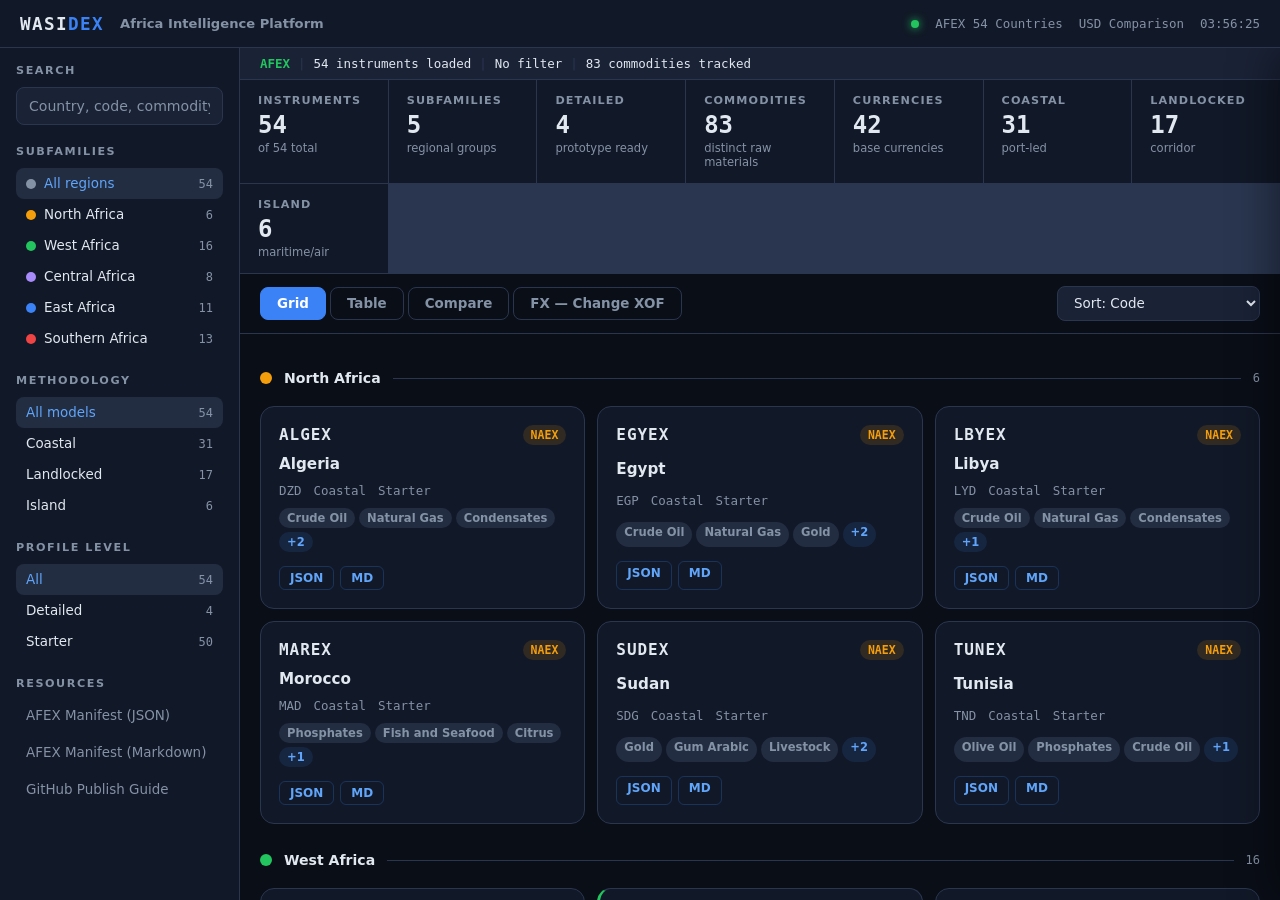
==== index.html @ 7135d339 "Publish WASI DEX GitHub Pages site" ====
<!DOCTYPE html>
<html lang="en">
<head>
  <meta charset="UTF-8">
  <meta name="viewport" content="width=device-width, initial-scale=1.0">
  <title>WASI DEX — Africa Intelligence Platform</title>
  <meta
    name="description"
    content="WASI DEX is a shareable Africa intelligence website covering 54 AFEX sovereign instruments, export models, and XOF reference FX views."
  >
  <meta name="theme-color" content="#07131f">
  <meta property="og:title" content="WASI DEX — Africa Intelligence Platform">
  <meta
    property="og:description"
    content="Explore 54 African export instruments, compare regions, and review XOF reference FX logic in a GitHub-shareable WASI DEX website."
  >
  <meta property="og:type" content="website">
  <meta property="og:image" content="./preview-card.svg">
  <meta name="twitter:card" content="summary_large_image">
  <link rel="stylesheet" href="./styles.css">
</head>
<body>
  <nav class="topbar">
    <div class="topbar-left">
      <div class="logo">WASI<span class="logo-accent">DEX</span></div>
      <span class="topbar-label">Africa Intelligence Platform</span>
    </div>
    <div class="topbar-right">
      <span class="live-dot"></span>
      <span class="topbar-meta">AFEX 54 Countries</span>
      <span class="topbar-meta">USD Comparison</span>
      <span class="topbar-meta" id="clock"></span>
    </div>
  </nav>

  <div class="platform">
    <aside class="sidebar" id="sidebar">
      <div class="sidebar-section">
        <div class="sidebar-heading">Search</div>
        <input class="search-input" id="search-input" type="text" placeholder="Country, code, commodity...">
      </div>
      <div class="sidebar-section">
        <div class="sidebar-heading">Subfamilies</div>
        <div id="subfamily-nav"></div>
      </div>
      <div class="sidebar-section">
        <div class="sidebar-heading">Methodology</div>
        <div id="model-nav"></div>
      </div>
      <div class="sidebar-section">
        <div class="sidebar-heading">Profile Level</div>
        <div id="profile-nav"></div>
      </div>
      <div class="sidebar-section">
        <div class="sidebar-heading">Resources</div>
        <a class="nav-link" href="./exports/afex_all54_manifest.json" target="_blank">AFEX Manifest (JSON)</a>
        <a class="nav-link" href="./exports/afex_all54_manifest.md" target="_blank">AFEX Manifest (Markdown)</a>
        <a class="nav-link" href="./README.md" target="_blank">GitHub Publish Guide</a>
      </div>
    </aside>

    <main class="main-content">
      <section class="terminal-bar">
        <div class="terminal-row">
          <span class="terminal-label">AFEX</span>
          <span class="terminal-separator">|</span>
          <span id="terminal-count">54 instruments loaded</span>
          <span class="terminal-separator">|</span>
          <span id="terminal-filter">No filter</span>
          <span class="terminal-separator">|</span>
          <span id="terminal-commodities">0 commodities tracked</span>
        </div>
      </section>

      <section class="kpi-strip" id="kpi-strip"></section>

      <section class="view-controls">
        <div class="view-tabs">
          <button class="view-tab active" data-view="grid">Grid</button>
          <button class="view-tab" data-view="table">Table</button>
          <button class="view-tab" data-view="compare">Compare</button>
          <button class="view-tab" data-view="fx">FX — Change XOF</button>
        </div>
        <div class="sort-controls">
          <select class="sort-select" id="sort-select">
            <option value="code">Sort: Code</option>
            <option value="country">Sort: Country</option>
            <option value="subfamily">Sort: Region</option>
            <option value="model">Sort: Model</option>
            <option value="commodities">Sort: Commodity count</option>
          </select>
        </div>
      </section>

      <section class="content-area" id="content-area"></section>

      <section class="detail-drawer hidden" id="detail-drawer">
        <div class="drawer-header">
          <h2 id="drawer-title"></h2>
          <button class="drawer-close" id="drawer-close">&times;</button>
        </div>
        <div class="drawer-body" id="drawer-body"></div>
      </section>
    </main>
  </div>

  <script src="./app.js"></script>
</body>
</html>
---- styles.css ----
:root {
  --bg: #0a0e17;
  --surface: #111827;
  --surface2: #1a2236;
  --surface3: #222d42;
  --border: #2a3650;
  --text: #e2e8f0;
  --muted: #8492a6;
  --accent: #3b82f6;
  --accent2: #60a5fa;
  --green: #22c55e;
  --green-dim: rgba(34, 197, 94, 0.15);
  --amber: #f59e0b;
  --amber-dim: rgba(245, 158, 11, 0.15);
  --red: #ef4444;
  --purple: #a78bfa;
  --cyan: #22d3ee;
  --naex: #f59e0b;
  --waex: #22c55e;
  --caex: #a78bfa;
  --eaex: #3b82f6;
  --saex: #ef4444;
  --font: "Segoe UI", system-ui, -apple-system, sans-serif;
  --mono: "Cascadia Code", "Fira Code", "Consolas", monospace;
}

* { box-sizing: border-box; margin: 0; padding: 0; }
body { font-family: var(--font); background: var(--bg); color: var(--text); }
a { color: var(--accent2); text-decoration: none; }
a:hover { text-decoration: underline; }

/* Topbar */
.topbar {
  display: flex;
  justify-content: space-between;
  align-items: center;
  padding: 0 20px;
  height: 48px;
  background: var(--surface);
  border-bottom: 1px solid var(--border);
  position: sticky;
  top: 0;
  z-index: 100;
}
.topbar-left { display: flex; align-items: center; gap: 16px; }
.topbar-right { display: flex; align-items: center; gap: 16px; }
.logo { font-family: var(--mono); font-weight: 800; font-size: 1.1rem; letter-spacing: 0.08em; }
.logo-accent { color: var(--accent); }
.topbar-label { color: var(--muted); font-size: 0.82rem; font-weight: 600; }
.topbar-meta { color: var(--muted); font-size: 0.78rem; font-family: var(--mono); }
.live-dot {
  width: 8px; height: 8px; border-radius: 50%; background: var(--green);
  box-shadow: 0 0 8px var(--green);
  animation: pulse 2s infinite;
}
@keyframes pulse {
  0%, 100% { opacity: 1; }
  50% { opacity: 0.4; }
}

/* Platform layout */
.platform {
  display: grid;
  grid-template-columns: 240px 1fr;
  height: calc(100vh - 48px);
}

/* Sidebar */
.sidebar {
  background: var(--surface);
  border-right: 1px solid var(--border);
  padding: 16px;
  overflow-y: auto;
  display: grid;
  align-content: start;
  gap: 20px;
}
.sidebar-section { display: grid; gap: 6px; }
.sidebar-heading {
  font-size: 0.7rem;
  font-weight: 700;
  text-transform: uppercase;
  letter-spacing: 0.14em;
  color: var(--muted);
  padding-bottom: 4px;
}
.search-input {
  background: var(--surface2);
  border: 1px solid var(--border);
  border-radius: 8px;
  padding: 10px 12px;
  color: var(--text);
  font-size: 0.88rem;
  font-family: var(--font);
  outline: none;
  width: 100%;
}
.search-input:focus { border-color: var(--accent); }
.search-input::placeholder { color: var(--muted); }

.nav-btn {
  display: flex;
  align-items: center;
  gap: 8px;
  padding: 8px 10px;
  border-radius: 8px;
  border: none;
  background: transparent;
  color: var(--text);
  font-size: 0.84rem;
  font-family: var(--font);
  cursor: pointer;
  width: 100%;
  text-align: left;
}
.nav-btn:hover { background: var(--surface2); }
.nav-btn.active { background: var(--surface3); color: var(--accent2); }
.nav-btn .nav-dot {
  width: 10px; height: 10px; border-radius: 50%; flex-shrink: 0;
}
.nav-btn .nav-count {
  margin-left: auto;
  font-family: var(--mono);
  font-size: 0.75rem;
  color: var(--muted);
}
.nav-link {
  display: block;
  padding: 8px 10px;
  border-radius: 8px;
  font-size: 0.84rem;
  color: var(--muted);
}
.nav-link:hover { background: var(--surface2); color: var(--text); text-decoration: none; }

/* Main content */
.main-content {
  overflow-y: auto;
  display: grid;
  align-content: start;
  gap: 0;
}

/* Terminal bar */
.terminal-bar {
  background: var(--surface2);
  border-bottom: 1px solid var(--border);
  padding: 8px 20px;
  font-family: var(--mono);
  font-size: 0.78rem;
}
.terminal-row { display: flex; gap: 8px; align-items: center; }
.terminal-label { color: var(--green); font-weight: 700; }
.terminal-separator { color: var(--border); }

/* KPI strip */
.kpi-strip {
  display: grid;
  grid-template-columns: repeat(auto-fit, minmax(140px, 1fr));
  gap: 1px;
  background: var(--border);
  border-bottom: 1px solid var(--border);
}
.kpi-card {
  background: var(--surface);
  padding: 14px 18px;
}
.kpi-label {
  font-size: 0.7rem;
  font-weight: 600;
  text-transform: uppercase;
  letter-spacing: 0.1em;
  color: var(--muted);
}
.kpi-value {
  font-size: 1.5rem;
  font-weight: 800;
  margin-top: 4px;
  font-family: var(--mono);
}
.kpi-note {
  font-size: 0.72rem;
  color: var(--muted);
  margin-top: 2px;
}

/* View controls */
.view-controls {
  display: flex;
  justify-content: space-between;
  align-items: center;
  padding: 12px 20px;
  border-bottom: 1px solid var(--border);
}
.view-tabs { display: flex; gap: 4px; }
.view-tab {
  padding: 8px 16px;
  border-radius: 8px;
  border: 1px solid var(--border);
  background: transparent;
  color: var(--muted);
  font-size: 0.84rem;
  font-weight: 600;
  font-family: var(--font);
  cursor: pointer;
}
.view-tab:hover { color: var(--text); border-color: var(--muted); }
.view-tab.active { background: var(--accent); color: #fff; border-color: var(--accent); }
.sort-select {
  background: var(--surface2);
  border: 1px solid var(--border);
  border-radius: 8px;
  padding: 8px 12px;
  color: var(--text);
  font-family: var(--font);
  font-size: 0.84rem;
}

/* Content area */
.content-area {
  padding: 20px;
}

/* Grid view */
.instrument-grid {
  display: grid;
  grid-template-columns: repeat(auto-fill, minmax(280px, 1fr));
  gap: 12px;
}
.instrument-card {
  background: var(--surface);
  border: 1px solid var(--border);
  border-radius: 14px;
  padding: 18px;
  cursor: pointer;
  transition: border-color 0.15s, box-shadow 0.15s;
  display: grid;
  gap: 10px;
}
.instrument-card:hover {
  border-color: var(--accent);
  box-shadow: 0 0 20px rgba(59, 130, 246, 0.1);
}
.instrument-card.detailed {
  border-left: 3px solid var(--green);
}
.card-topline {
  display: flex;
  justify-content: space-between;
  align-items: start;
}
.card-code {
  font-family: var(--mono);
  font-weight: 800;
  font-size: 1rem;
  letter-spacing: 0.06em;
}
.card-subfamily {
  font-family: var(--mono);
  font-size: 0.72rem;
  font-weight: 700;
  padding: 3px 8px;
  border-radius: 999px;
}
.card-country {
  font-weight: 600;
  font-size: 0.95rem;
}
.card-meta {
  display: flex;
  gap: 12px;
  font-size: 0.78rem;
  color: var(--muted);
  font-family: var(--mono);
}
.card-commodities {
  display: flex;
  gap: 4px;
  flex-wrap: wrap;
}
.commodity-tag {
  background: var(--surface3);
  color: var(--muted);
  border-radius: 999px;
  padding: 3px 8px;
  font-size: 0.72rem;
  font-weight: 600;
}
.commodity-tag.overflow {
  color: var(--accent2);
  background: rgba(59, 130, 246, 0.12);
}
.card-actions {
  display: flex;
  gap: 6px;
  margin-top: 4px;
}
.card-link {
  font-size: 0.75rem;
  font-weight: 700;
  color: var(--accent2);
  padding: 4px 10px;
  border: 1px solid rgba(59, 130, 246, 0.25);
  border-radius: 6px;
}
.card-link:hover { background: rgba(59, 130, 246, 0.1); text-decoration: none; }

/* Table view */
.instrument-table {
  width: 100%;
  border-collapse: collapse;
  font-size: 0.84rem;
}
.instrument-table th {
  text-align: left;
  padding: 10px 14px;
  font-size: 0.72rem;
  font-weight: 700;
  text-transform: uppercase;
  letter-spacing: 0.1em;
  color: var(--muted);
  border-bottom: 2px solid var(--border);
  position: sticky;
  top: 0;
  background: var(--bg);
  cursor: pointer;
}
.instrument-table th:hover { color: var(--text); }
.instrument-table td {
  padding: 10px 14px;
  border-bottom: 1px solid var(--border);
  vertical-align: middle;
}
.instrument-table tr { cursor: pointer; }
.instrument-table tr:hover td { background: var(--surface2); }
.table-code {
  font-family: var(--mono);
  font-weight: 700;
  color: var(--accent2);
}
.table-badge {
  display: inline-block;
  padding: 2px 8px;
  border-radius: 999px;
  font-size: 0.72rem;
  font-weight: 700;
}
.badge-detailed { background: var(--green-dim); color: var(--green); }
.badge-starter { background: var(--amber-dim); color: var(--amber); }

/* Compare view */
.compare-slots {
  display: grid;
  grid-template-columns: 1fr 1fr;
  gap: 20px;
  margin-bottom: 20px;
}
.compare-slot {
  background: var(--surface);
  border: 2px dashed var(--border);
  border-radius: 14px;
  padding: 20px;
  min-height: 200px;
}
.compare-slot.filled { border-style: solid; border-color: var(--accent); }
.compare-slot-label {
  font-size: 0.72rem;
  font-weight: 700;
  text-transform: uppercase;
  letter-spacing: 0.12em;
  color: var(--muted);
  margin-bottom: 12px;
}
.compare-select {
  background: var(--surface2);
  border: 1px solid var(--border);
  border-radius: 8px;
  padding: 10px 12px;
  color: var(--text);
  font-family: var(--font);
  font-size: 0.88rem;
  width: 100%;
  margin-bottom: 16px;
}
.compare-detail { display: grid; gap: 10px; }
.compare-row {
  display: flex;
  justify-content: space-between;
  padding: 8px 12px;
  background: var(--surface2);
  border-radius: 8px;
  font-size: 0.84rem;
}
.compare-row span { color: var(--muted); }
.compare-row strong { color: var(--text); }
.compare-commodities {
  display: flex;
  gap: 4px;
  flex-wrap: wrap;
  margin-top: 8px;
}

/* Detail drawer */
.detail-drawer {
  position: fixed;
  top: 48px;
  right: 0;
  width: 520px;
  height: calc(100vh - 48px);
  background: var(--surface);
  border-left: 1px solid var(--border);
  z-index: 90;
  overflow-y: auto;
  box-shadow: -8px 0 40px rgba(0, 0, 0, 0.4);
  transition: transform 0.2s ease;
}
.detail-drawer.hidden {
  transform: translateX(100%);
}
.drawer-header {
  display: flex;
  justify-content: space-between;
  align-items: center;
  padding: 20px;
  border-bottom: 1px solid var(--border);
  position: sticky;
  top: 0;
  background: var(--surface);
}
.drawer-header h2 {
  font-family: var(--mono);
  font-size: 1.1rem;
}
.drawer-close {
  background: none;
  border: none;
  color: var(--muted);
  font-size: 1.5rem;
  cursor: pointer;
}
.drawer-close:hover { color: var(--text); }
.drawer-body { padding: 20px; display: grid; gap: 20px; }
.drawer-section {
  display: grid;
  gap: 8px;
}
.drawer-section-title {
  font-size: 0.7rem;
  font-weight: 700;
  text-transform: uppercase;
  letter-spacing: 0.14em;
  color: var(--muted);
}
.drawer-field {
  display: flex;
  justify-content: space-between;
  padding: 8px 12px;
  background: var(--surface2);
  border-radius: 8px;
  font-size: 0.84rem;
}
.drawer-field span { color: var(--muted); }
.drawer-field strong { color: var(--text); text-align: right; max-width: 60%; }
.drawer-commodities {
  display: flex;
  gap: 6px;
  flex-wrap: wrap;
}
.drawer-commodity {
  background: var(--surface3);
  color: var(--text);
  border-radius: 999px;
  padding: 6px 12px;
  font-size: 0.8rem;
  font-weight: 600;
}
.drawer-links {
  display: flex;
  gap: 8px;
  flex-wrap: wrap;
}
.drawer-link {
  padding: 10px 16px;
  border: 1px solid var(--accent);
  border-radius: 8px;
  color: var(--accent2);
  font-weight: 700;
  font-size: 0.84rem;
}
.drawer-link:hover { background: rgba(59, 130, 246, 0.1); text-decoration: none; }

/* Region headers in grid */
.region-divider {
  grid-column: 1 / -1;
  display: flex;
  align-items: center;
  gap: 12px;
  padding: 8px 0;
  margin-top: 8px;
}
.region-divider-dot {
  width: 12px;
  height: 12px;
  border-radius: 50%;
  flex-shrink: 0;
}
.region-divider-label {
  font-weight: 700;
  font-size: 0.88rem;
}
.region-divider-line {
  flex: 1;
  height: 1px;
  background: var(--border);
}
.region-divider-count {
  font-family: var(--mono);
  font-size: 0.75rem;
  color: var(--muted);
}

/* Responsive */
@media (max-width: 900px) {
  .platform { grid-template-columns: 1fr; }
  .sidebar { display: none; }
  .compare-slots { grid-template-columns: 1fr; }
  .detail-drawer { width: 100%; }
}

/* ── FX View ─────────────────────────────────────────────────────────────── */
.fx-wrapper {
  padding: 0 0 32px 0;
}
.fx-header {
  display: flex;
  align-items: flex-start;
  justify-content: space-between;
  gap: 24px;
  margin-bottom: 12px;
  flex-wrap: wrap;
}
.fx-title {
  font-size: 1.2rem;
  font-weight: 700;
  color: var(--text);
  letter-spacing: 0.02em;
}
.fx-subtitle {
  font-size: 0.78rem;
  color: var(--muted);
  margin-top: 4px;
}
.fx-sync-line {
  display: flex;
  align-items: center;
  gap: 10px;
  margin-top: 10px;
  flex-wrap: wrap;
}
.fx-sync-status {
  display: inline-flex;
  align-items: center;
  gap: 8px;
  padding: 6px 10px;
  border-radius: 999px;
  font-size: 0.74rem;
  font-weight: 600;
  border: 1px solid var(--border);
  background: var(--card);
  color: var(--muted);
}
.fx-sync-status.live {
  color: #22c55e;
  border-color: rgba(34, 197, 94, 0.35);
  background: rgba(34, 197, 94, 0.08);
}
.fx-sync-status.cache {
  color: #f59e0b;
  border-color: rgba(245, 158, 11, 0.35);
  background: rgba(245, 158, 11, 0.08);
}
.fx-sync-status.fallback {
  color: #94a3b8;
  border-color: rgba(148, 163, 184, 0.3);
  background: rgba(148, 163, 184, 0.08);
}
.fx-sync-status.sync {
  color: #60a5fa;
  border-color: rgba(96, 165, 250, 0.35);
  background: rgba(96, 165, 250, 0.08);
}
.fx-refresh-btn {
  background: var(--card);
  border: 1px solid var(--border);
  color: var(--text);
  border-radius: 999px;
  padding: 7px 12px;
  font-family: var(--font);
  font-size: 0.76rem;
  font-weight: 700;
}
.fx-refresh-btn:hover:not(:disabled) {
  border-color: var(--accent);
  color: var(--accent2);
}
.fx-refresh-btn:disabled {
  opacity: 0.65;
  cursor: wait;
}
.fx-disclaimer {
  font-size: 0.76rem;
  color: #ef444488;
  background: #ef444411;
  border: 1px solid #ef444430;
  border-radius: 6px;
  padding: 8px 12px;
  margin-bottom: 20px;
}
.fx-converter-block {
  background: var(--card);
  border: 1px solid var(--border);
  border-radius: 10px;
  padding: 14px 18px;
  min-width: 380px;
}
.fx-converter-label {
  font-size: 0.75rem;
  color: var(--muted);
  text-transform: uppercase;
  letter-spacing: 0.07em;
  margin-bottom: 8px;
}
.fx-converter-row {
  display: flex;
  align-items: center;
  gap: 8px;
  flex-wrap: wrap;
}
.fx-input {
  background: var(--bg);
  border: 1px solid var(--border);
  color: var(--text);
  border-radius: 6px;
  padding: 6px 10px;
  font-family: var(--mono);
  font-size: 0.9rem;
  width: 80px;
}
.fx-select {
  background: var(--bg);
  border: 1px solid var(--border);
  color: var(--text);
  border-radius: 6px;
  padding: 6px 8px;
  font-size: 0.82rem;
  flex: 1;
  min-width: 140px;
}
.fx-arrow {
  color: var(--muted);
  font-size: 1rem;
}
.fx-result {
  font-family: var(--mono);
  font-size: 1.05rem;
  font-weight: 700;
  color: #22c55e;
  min-width: 70px;
  text-align: right;
}
.fx-result-label {
  font-size: 0.82rem;
  color: var(--muted);
}
.fx-converter-note {
  font-size: 0.75rem;
  color: var(--muted);
  margin-top: 6px;
  font-family: var(--mono);
}
.fx-region-block {
  margin-bottom: 24px;
}
.fx-region-header {
  display: flex;
  align-items: center;
  justify-content: space-between;
  margin-bottom: 8px;
}
.fx-region-count {
  font-size: 0.75rem;
  color: var(--muted);
  font-family: var(--mono);
}
.fx-table {
  width: 100%;
  border-collapse: collapse;
  font-size: 0.82rem;
}
.fx-table thead th {
  background: var(--card);
  color: var(--muted);
  font-size: 0.72rem;
  text-transform: uppercase;
  letter-spacing: 0.06em;
  padding: 8px 10px;
  text-align: left;
  border-bottom: 1px solid var(--border);
  white-space: nowrap;
}
.fx-table th.fx-num,
.fx-table td.fx-num {
  text-align: right;
}
.fx-table tbody tr {
  border-bottom: 1px solid var(--border);
  transition: background 0.15s;
}
.fx-table tbody tr:hover {
  background: var(--card);
}
.fx-base-row {
  background: #22c55e08;
}
.fx-table td {
  padding: 9px 10px;
  vertical-align: middle;
}
.fx-code {
  font-family: var(--mono);
  font-weight: 700;
  font-size: 0.88rem;
  color: var(--text);
  background: var(--card);
  border: 1px solid var(--border);
  border-radius: 4px;
  padding: 2px 6px;
}
.fx-name {
  color: var(--text);
}
.fx-countries {
  color: var(--muted);
  font-size: 0.78rem;
  max-width: 200px;
}
.fx-rate, .fx-inv {
  font-family: var(--mono);
  font-size: 0.82rem;
}
.fx-rate { color: #22c55e; }
.fx-inv  { color: #94a3b8; }
.fx-badge {
  font-size: 0.7rem;
  font-weight: 600;
  padding: 2px 7px;
  border-radius: 10px;
  white-space: nowrap;
}
.fx-note-cell {
  color: var(--muted);
  font-size: 0.75rem;
  max-width: 240px;
}
@media (max-width: 900px) {
  .fx-header { flex-direction: column; }
  .fx-converter-block { min-width: unset; width: 100%; }
  .fx-note-cell, .fx-countries { display: none; }
}
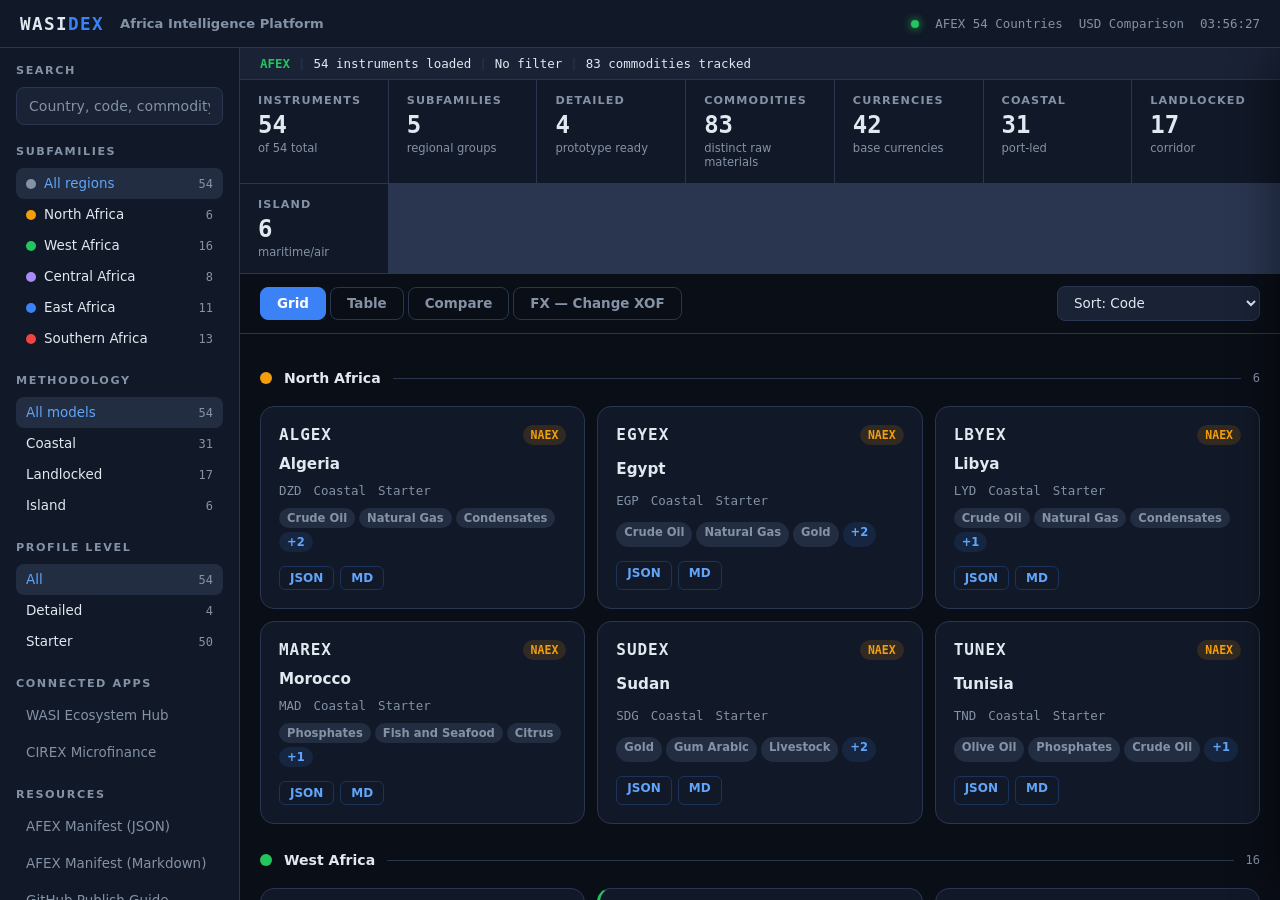
==== commit 3d6dc998: "Add ecosystem hub and CIREX public modules" ====
--- a/index.html
+++ b/index.html
@@ -50,6 +50,11 @@
       <div class="sidebar-section">
         <div class="sidebar-heading">Profile Level</div>
         <div id="profile-nav"></div>
+      </div>
+      <div class="sidebar-section">
+        <div class="sidebar-heading">Connected Apps</div>
+        <a class="nav-link" href="./ecosystem-hub/index.html">WASI Ecosystem Hub</a>
+        <a class="nav-link" href="./microfinance-app/index.html">CIREX Microfinance</a>
       </div>
       <div class="sidebar-section">
         <div class="sidebar-heading">Resources</div>
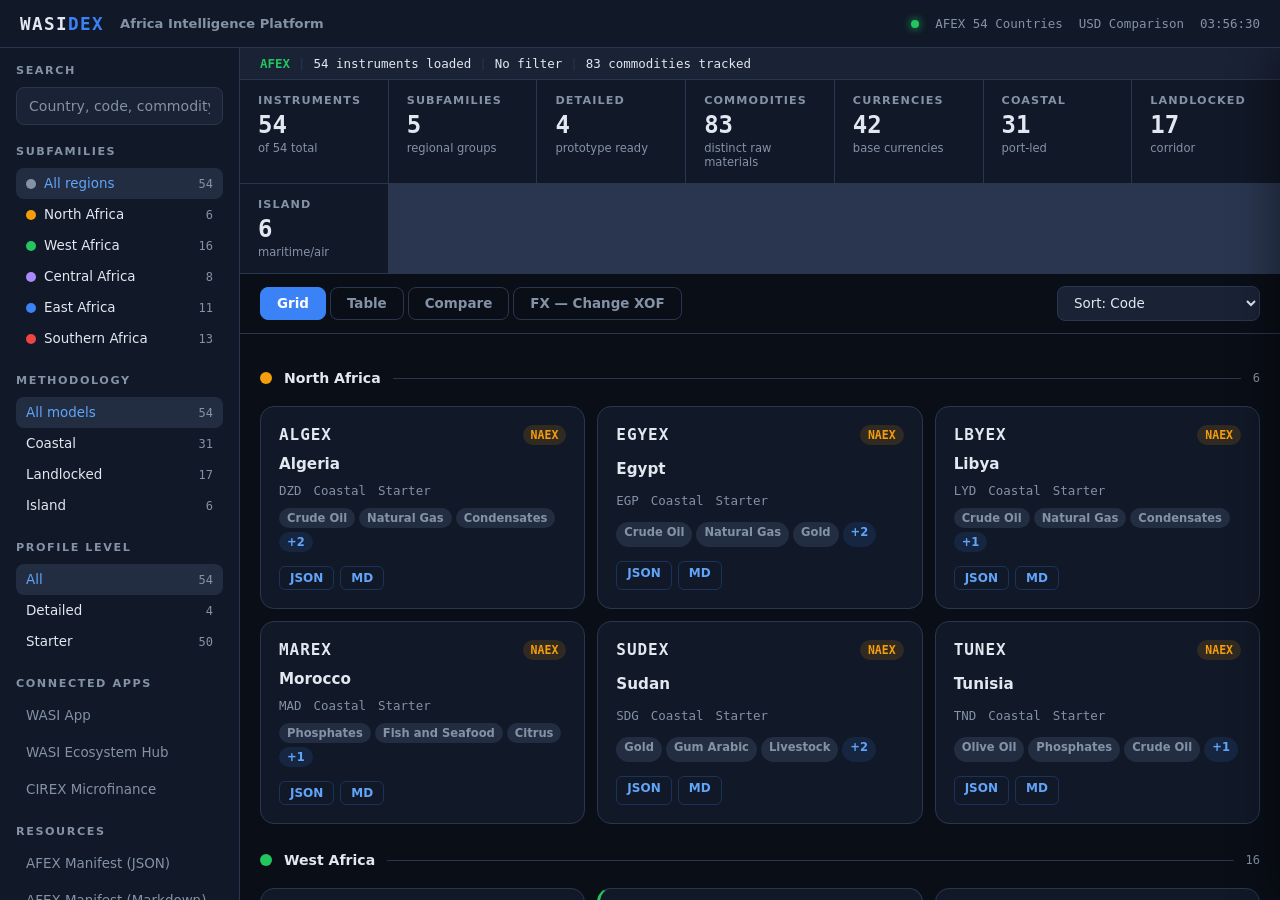
==== commit c24bd019: "Add WASI mobile super app" ====
--- a/index.html
+++ b/index.html
@@ -53,6 +53,7 @@
       </div>
       <div class="sidebar-section">
         <div class="sidebar-heading">Connected Apps</div>
+        <a class="nav-link" href="./wasi-app.html">WASI App</a>
         <a class="nav-link" href="./ecosystem-hub/index.html">WASI Ecosystem Hub</a>
         <a class="nav-link" href="./microfinance-app/index.html">CIREX Microfinance</a>
       </div>
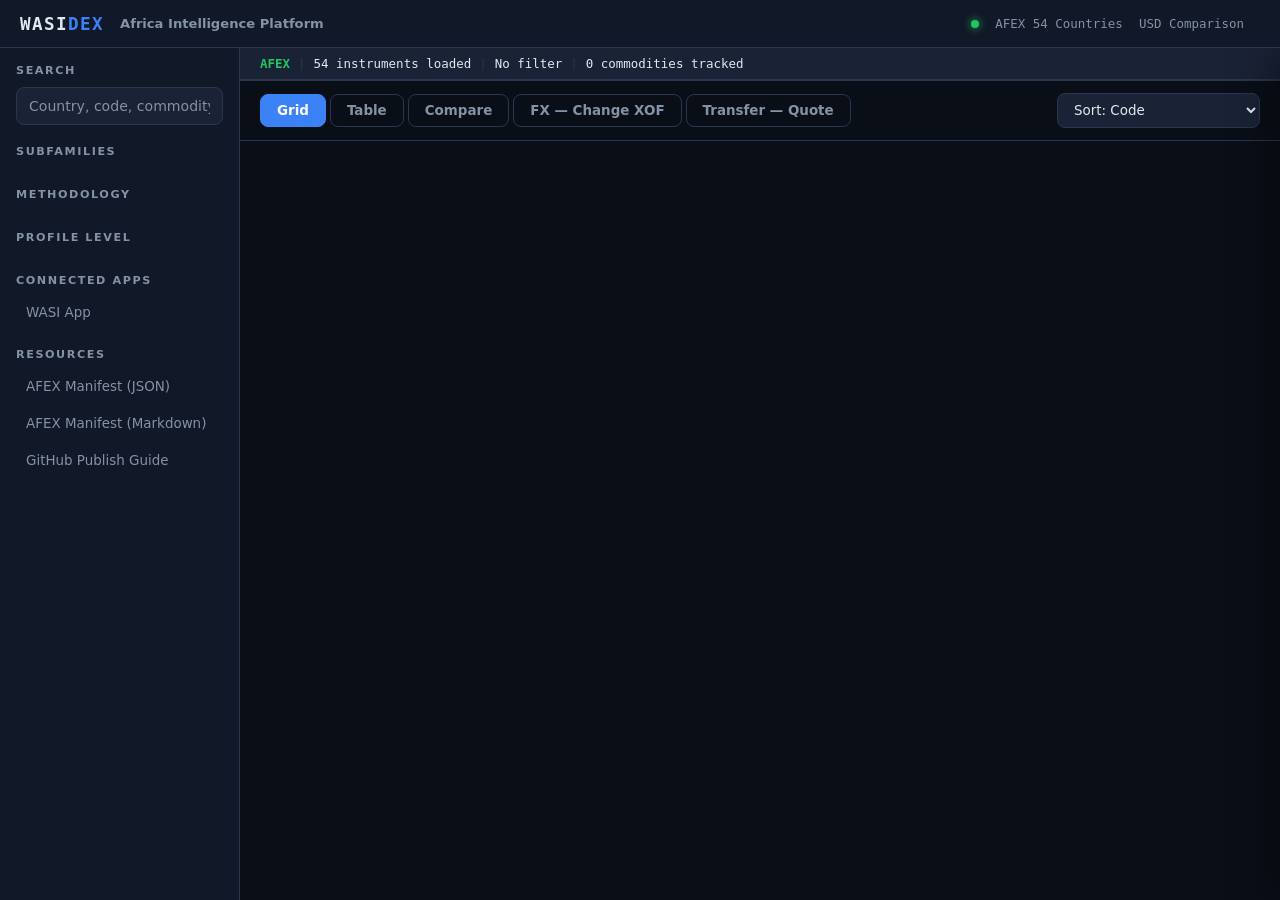
==== commit 230412fe: "feat: add Transfer — Quote simulator tab with AFEX FX rates and competitor comparison" ====
--- a/index.html
+++ b/index.html
@@ -1,24 +1,22 @@
 <!DOCTYPE html>
 <html lang="en">
+
 <head>
   <meta charset="UTF-8">
   <meta name="viewport" content="width=device-width, initial-scale=1.0">
   <title>WASI DEX — Africa Intelligence Platform</title>
-  <meta
-    name="description"
-    content="WASI DEX is a shareable Africa intelligence website covering 54 AFEX sovereign instruments, export models, and XOF reference FX views."
-  >
+  <meta name="description"
+    content="WASI DEX is a shareable Africa intelligence website covering 54 AFEX sovereign instruments, export models, and XOF reference FX views.">
   <meta name="theme-color" content="#07131f">
   <meta property="og:title" content="WASI DEX — Africa Intelligence Platform">
-  <meta
-    property="og:description"
-    content="Explore 54 African export instruments, compare regions, and review XOF reference FX logic in a GitHub-shareable WASI DEX website."
-  >
+  <meta property="og:description"
+    content="Explore 54 African export instruments, compare regions, and review XOF reference FX logic in a GitHub-shareable WASI DEX website.">
   <meta property="og:type" content="website">
   <meta property="og:image" content="./preview-card.svg">
   <meta name="twitter:card" content="summary_large_image">
   <link rel="stylesheet" href="./styles.css">
 </head>
+
 <body>
   <nav class="topbar">
     <div class="topbar-left">
@@ -54,8 +52,6 @@
       <div class="sidebar-section">
         <div class="sidebar-heading">Connected Apps</div>
         <a class="nav-link" href="./wasi-app.html">WASI App</a>
-        <a class="nav-link" href="./ecosystem-hub/index.html">WASI Ecosystem Hub</a>
-        <a class="nav-link" href="./microfinance-app/index.html">CIREX Microfinance</a>
       </div>
       <div class="sidebar-section">
         <div class="sidebar-heading">Resources</div>
@@ -86,6 +82,7 @@
           <button class="view-tab" data-view="table">Table</button>
           <button class="view-tab" data-view="compare">Compare</button>
           <button class="view-tab" data-view="fx">FX — Change XOF</button>
+          <button class="view-tab" data-view="transfer">Transfer — Quote</button>
         </div>
         <div class="sort-controls">
           <select class="sort-select" id="sort-select">
@@ -112,4 +109,5 @@
 
   <script src="./app.js"></script>
 </body>
-</html>
+
+</html>
--- a/styles.css
+++ b/styles.css
@@ -24,10 +24,26 @@
   --mono: "Cascadia Code", "Fira Code", "Consolas", monospace;
 }
 
-* { box-sizing: border-box; margin: 0; padding: 0; }
-body { font-family: var(--font); background: var(--bg); color: var(--text); }
-a { color: var(--accent2); text-decoration: none; }
-a:hover { text-decoration: underline; }
+* {
+  box-sizing: border-box;
+  margin: 0;
+  padding: 0;
+}
+
+body {
+  font-family: var(--font);
+  background: var(--bg);
+  color: var(--text);
+}
+
+a {
+  color: var(--accent2);
+  text-decoration: none;
+}
+
+a:hover {
+  text-decoration: underline;
+}
 
 /* Topbar */
 .topbar {
@@ -42,20 +58,61 @@
   top: 0;
   z-index: 100;
 }
-.topbar-left { display: flex; align-items: center; gap: 16px; }
-.topbar-right { display: flex; align-items: center; gap: 16px; }
-.logo { font-family: var(--mono); font-weight: 800; font-size: 1.1rem; letter-spacing: 0.08em; }
-.logo-accent { color: var(--accent); }
-.topbar-label { color: var(--muted); font-size: 0.82rem; font-weight: 600; }
-.topbar-meta { color: var(--muted); font-size: 0.78rem; font-family: var(--mono); }
+
+.topbar-left {
+  display: flex;
+  align-items: center;
+  gap: 16px;
+}
+
+.topbar-right {
+  display: flex;
+  align-items: center;
+  gap: 16px;
+}
+
+.logo {
+  font-family: var(--mono);
+  font-weight: 800;
+  font-size: 1.1rem;
+  letter-spacing: 0.08em;
+}
+
+.logo-accent {
+  color: var(--accent);
+}
+
+.topbar-label {
+  color: var(--muted);
+  font-size: 0.82rem;
+  font-weight: 600;
+}
+
+.topbar-meta {
+  color: var(--muted);
+  font-size: 0.78rem;
+  font-family: var(--mono);
+}
+
 .live-dot {
-  width: 8px; height: 8px; border-radius: 50%; background: var(--green);
+  width: 8px;
+  height: 8px;
+  border-radius: 50%;
+  background: var(--green);
   box-shadow: 0 0 8px var(--green);
   animation: pulse 2s infinite;
 }
+
 @keyframes pulse {
-  0%, 100% { opacity: 1; }
-  50% { opacity: 0.4; }
+
+  0%,
+  100% {
+    opacity: 1;
+  }
+
+  50% {
+    opacity: 0.4;
+  }
 }
 
 /* Platform layout */
@@ -75,7 +132,12 @@
   align-content: start;
   gap: 20px;
 }
-.sidebar-section { display: grid; gap: 6px; }
+
+.sidebar-section {
+  display: grid;
+  gap: 6px;
+}
+
 .sidebar-heading {
   font-size: 0.7rem;
   font-weight: 700;
@@ -84,6 +146,7 @@
   color: var(--muted);
   padding-bottom: 4px;
 }
+
 .search-input {
   background: var(--surface2);
   border: 1px solid var(--border);
@@ -95,8 +158,14 @@
   outline: none;
   width: 100%;
 }
-.search-input:focus { border-color: var(--accent); }
-.search-input::placeholder { color: var(--muted); }
+
+.search-input:focus {
+  border-color: var(--accent);
+}
+
+.search-input::placeholder {
+  color: var(--muted);
+}
 
 .nav-btn {
   display: flex;
@@ -113,17 +182,30 @@
   width: 100%;
   text-align: left;
 }
-.nav-btn:hover { background: var(--surface2); }
-.nav-btn.active { background: var(--surface3); color: var(--accent2); }
+
+.nav-btn:hover {
+  background: var(--surface2);
+}
+
+.nav-btn.active {
+  background: var(--surface3);
+  color: var(--accent2);
+}
+
 .nav-btn .nav-dot {
-  width: 10px; height: 10px; border-radius: 50%; flex-shrink: 0;
-}
+  width: 10px;
+  height: 10px;
+  border-radius: 50%;
+  flex-shrink: 0;
+}
+
 .nav-btn .nav-count {
   margin-left: auto;
   font-family: var(--mono);
   font-size: 0.75rem;
   color: var(--muted);
 }
+
 .nav-link {
   display: block;
   padding: 8px 10px;
@@ -131,7 +213,12 @@
   font-size: 0.84rem;
   color: var(--muted);
 }
-.nav-link:hover { background: var(--surface2); color: var(--text); text-decoration: none; }
+
+.nav-link:hover {
+  background: var(--surface2);
+  color: var(--text);
+  text-decoration: none;
+}
 
 /* Main content */
 .main-content {
@@ -149,9 +236,21 @@
   font-family: var(--mono);
   font-size: 0.78rem;
 }
-.terminal-row { display: flex; gap: 8px; align-items: center; }
-.terminal-label { color: var(--green); font-weight: 700; }
-.terminal-separator { color: var(--border); }
+
+.terminal-row {
+  display: flex;
+  gap: 8px;
+  align-items: center;
+}
+
+.terminal-label {
+  color: var(--green);
+  font-weight: 700;
+}
+
+.terminal-separator {
+  color: var(--border);
+}
 
 /* KPI strip */
 .kpi-strip {
@@ -161,10 +260,12 @@
   background: var(--border);
   border-bottom: 1px solid var(--border);
 }
+
 .kpi-card {
   background: var(--surface);
   padding: 14px 18px;
 }
+
 .kpi-label {
   font-size: 0.7rem;
   font-weight: 600;
@@ -172,12 +273,14 @@
   letter-spacing: 0.1em;
   color: var(--muted);
 }
+
 .kpi-value {
   font-size: 1.5rem;
   font-weight: 800;
   margin-top: 4px;
   font-family: var(--mono);
 }
+
 .kpi-note {
   font-size: 0.72rem;
   color: var(--muted);
@@ -192,7 +295,12 @@
   padding: 12px 20px;
   border-bottom: 1px solid var(--border);
 }
-.view-tabs { display: flex; gap: 4px; }
+
+.view-tabs {
+  display: flex;
+  gap: 4px;
+}
+
 .view-tab {
   padding: 8px 16px;
   border-radius: 8px;
@@ -204,8 +312,18 @@
   font-family: var(--font);
   cursor: pointer;
 }
-.view-tab:hover { color: var(--text); border-color: var(--muted); }
-.view-tab.active { background: var(--accent); color: #fff; border-color: var(--accent); }
+
+.view-tab:hover {
+  color: var(--text);
+  border-color: var(--muted);
+}
+
+.view-tab.active {
+  background: var(--accent);
+  color: #fff;
+  border-color: var(--accent);
+}
+
 .sort-select {
   background: var(--surface2);
   border: 1px solid var(--border);
@@ -227,6 +345,7 @@
   grid-template-columns: repeat(auto-fill, minmax(280px, 1fr));
   gap: 12px;
 }
+
 .instrument-card {
   background: var(--surface);
   border: 1px solid var(--border);
@@ -237,24 +356,29 @@
   display: grid;
   gap: 10px;
 }
+
 .instrument-card:hover {
   border-color: var(--accent);
   box-shadow: 0 0 20px rgba(59, 130, 246, 0.1);
 }
+
 .instrument-card.detailed {
   border-left: 3px solid var(--green);
 }
+
 .card-topline {
   display: flex;
   justify-content: space-between;
   align-items: start;
 }
+
 .card-code {
   font-family: var(--mono);
   font-weight: 800;
   font-size: 1rem;
   letter-spacing: 0.06em;
 }
+
 .card-subfamily {
   font-family: var(--mono);
   font-size: 0.72rem;
@@ -262,10 +386,12 @@
   padding: 3px 8px;
   border-radius: 999px;
 }
+
 .card-country {
   font-weight: 600;
   font-size: 0.95rem;
 }
+
 .card-meta {
   display: flex;
   gap: 12px;
@@ -273,11 +399,13 @@
   color: var(--muted);
   font-family: var(--mono);
 }
+
 .card-commodities {
   display: flex;
   gap: 4px;
   flex-wrap: wrap;
 }
+
 .commodity-tag {
   background: var(--surface3);
   color: var(--muted);
@@ -286,15 +414,18 @@
   font-size: 0.72rem;
   font-weight: 600;
 }
+
 .commodity-tag.overflow {
   color: var(--accent2);
   background: rgba(59, 130, 246, 0.12);
 }
+
 .card-actions {
   display: flex;
   gap: 6px;
   margin-top: 4px;
 }
+
 .card-link {
   font-size: 0.75rem;
   font-weight: 700;
@@ -303,7 +434,11 @@
   border: 1px solid rgba(59, 130, 246, 0.25);
   border-radius: 6px;
 }
-.card-link:hover { background: rgba(59, 130, 246, 0.1); text-decoration: none; }
+
+.card-link:hover {
+  background: rgba(59, 130, 246, 0.1);
+  text-decoration: none;
+}
 
 /* Table view */
 .instrument-table {
@@ -311,6 +446,7 @@
   border-collapse: collapse;
   font-size: 0.84rem;
 }
+
 .instrument-table th {
   text-align: left;
   padding: 10px 14px;
@@ -325,19 +461,31 @@
   background: var(--bg);
   cursor: pointer;
 }
-.instrument-table th:hover { color: var(--text); }
+
+.instrument-table th:hover {
+  color: var(--text);
+}
+
 .instrument-table td {
   padding: 10px 14px;
   border-bottom: 1px solid var(--border);
   vertical-align: middle;
 }
-.instrument-table tr { cursor: pointer; }
-.instrument-table tr:hover td { background: var(--surface2); }
+
+.instrument-table tr {
+  cursor: pointer;
+}
+
+.instrument-table tr:hover td {
+  background: var(--surface2);
+}
+
 .table-code {
   font-family: var(--mono);
   font-weight: 700;
   color: var(--accent2);
 }
+
 .table-badge {
   display: inline-block;
   padding: 2px 8px;
@@ -345,8 +493,16 @@
   font-size: 0.72rem;
   font-weight: 700;
 }
-.badge-detailed { background: var(--green-dim); color: var(--green); }
-.badge-starter { background: var(--amber-dim); color: var(--amber); }
+
+.badge-detailed {
+  background: var(--green-dim);
+  color: var(--green);
+}
+
+.badge-starter {
+  background: var(--amber-dim);
+  color: var(--amber);
+}
 
 /* Compare view */
 .compare-slots {
@@ -355,6 +511,7 @@
   gap: 20px;
   margin-bottom: 20px;
 }
+
 .compare-slot {
   background: var(--surface);
   border: 2px dashed var(--border);
@@ -362,7 +519,12 @@
   padding: 20px;
   min-height: 200px;
 }
-.compare-slot.filled { border-style: solid; border-color: var(--accent); }
+
+.compare-slot.filled {
+  border-style: solid;
+  border-color: var(--accent);
+}
+
 .compare-slot-label {
   font-size: 0.72rem;
   font-weight: 700;
@@ -371,6 +533,7 @@
   color: var(--muted);
   margin-bottom: 12px;
 }
+
 .compare-select {
   background: var(--surface2);
   border: 1px solid var(--border);
@@ -382,7 +545,12 @@
   width: 100%;
   margin-bottom: 16px;
 }
-.compare-detail { display: grid; gap: 10px; }
+
+.compare-detail {
+  display: grid;
+  gap: 10px;
+}
+
 .compare-row {
   display: flex;
   justify-content: space-between;
@@ -391,8 +559,15 @@
   border-radius: 8px;
   font-size: 0.84rem;
 }
-.compare-row span { color: var(--muted); }
-.compare-row strong { color: var(--text); }
+
+.compare-row span {
+  color: var(--muted);
+}
+
+.compare-row strong {
+  color: var(--text);
+}
+
 .compare-commodities {
   display: flex;
   gap: 4px;
@@ -414,9 +589,11 @@
   box-shadow: -8px 0 40px rgba(0, 0, 0, 0.4);
   transition: transform 0.2s ease;
 }
+
 .detail-drawer.hidden {
   transform: translateX(100%);
 }
+
 .drawer-header {
   display: flex;
   justify-content: space-between;
@@ -427,10 +604,12 @@
   top: 0;
   background: var(--surface);
 }
+
 .drawer-header h2 {
   font-family: var(--mono);
   font-size: 1.1rem;
 }
+
 .drawer-close {
   background: none;
   border: none;
@@ -438,12 +617,22 @@
   font-size: 1.5rem;
   cursor: pointer;
 }
-.drawer-close:hover { color: var(--text); }
-.drawer-body { padding: 20px; display: grid; gap: 20px; }
+
+.drawer-close:hover {
+  color: var(--text);
+}
+
+.drawer-body {
+  padding: 20px;
+  display: grid;
+  gap: 20px;
+}
+
 .drawer-section {
   display: grid;
   gap: 8px;
 }
+
 .drawer-section-title {
   font-size: 0.7rem;
   font-weight: 700;
@@ -451,6 +640,7 @@
   letter-spacing: 0.14em;
   color: var(--muted);
 }
+
 .drawer-field {
   display: flex;
   justify-content: space-between;
@@ -459,13 +649,23 @@
   border-radius: 8px;
   font-size: 0.84rem;
 }
-.drawer-field span { color: var(--muted); }
-.drawer-field strong { color: var(--text); text-align: right; max-width: 60%; }
+
+.drawer-field span {
+  color: var(--muted);
+}
+
+.drawer-field strong {
+  color: var(--text);
+  text-align: right;
+  max-width: 60%;
+}
+
 .drawer-commodities {
   display: flex;
   gap: 6px;
   flex-wrap: wrap;
 }
+
 .drawer-commodity {
   background: var(--surface3);
   color: var(--text);
@@ -474,11 +674,13 @@
   font-size: 0.8rem;
   font-weight: 600;
 }
+
 .drawer-links {
   display: flex;
   gap: 8px;
   flex-wrap: wrap;
 }
+
 .drawer-link {
   padding: 10px 16px;
   border: 1px solid var(--accent);
@@ -487,7 +689,11 @@
   font-weight: 700;
   font-size: 0.84rem;
 }
-.drawer-link:hover { background: rgba(59, 130, 246, 0.1); text-decoration: none; }
+
+.drawer-link:hover {
+  background: rgba(59, 130, 246, 0.1);
+  text-decoration: none;
+}
 
 /* Region headers in grid */
 .region-divider {
@@ -498,21 +704,25 @@
   padding: 8px 0;
   margin-top: 8px;
 }
+
 .region-divider-dot {
   width: 12px;
   height: 12px;
   border-radius: 50%;
   flex-shrink: 0;
 }
+
 .region-divider-label {
   font-weight: 700;
   font-size: 0.88rem;
 }
+
 .region-divider-line {
   flex: 1;
   height: 1px;
   background: var(--border);
 }
+
 .region-divider-count {
   font-family: var(--mono);
   font-size: 0.75rem;
@@ -521,16 +731,28 @@
 
 /* Responsive */
 @media (max-width: 900px) {
-  .platform { grid-template-columns: 1fr; }
-  .sidebar { display: none; }
-  .compare-slots { grid-template-columns: 1fr; }
-  .detail-drawer { width: 100%; }
+  .platform {
+    grid-template-columns: 1fr;
+  }
+
+  .sidebar {
+    display: none;
+  }
+
+  .compare-slots {
+    grid-template-columns: 1fr;
+  }
+
+  .detail-drawer {
+    width: 100%;
+  }
 }
 
 /* ── FX View ─────────────────────────────────────────────────────────────── */
 .fx-wrapper {
   padding: 0 0 32px 0;
 }
+
 .fx-header {
   display: flex;
   align-items: flex-start;
@@ -539,17 +761,20 @@
   margin-bottom: 12px;
   flex-wrap: wrap;
 }
+
 .fx-title {
   font-size: 1.2rem;
   font-weight: 700;
   color: var(--text);
   letter-spacing: 0.02em;
 }
+
 .fx-subtitle {
   font-size: 0.78rem;
   color: var(--muted);
   margin-top: 4px;
 }
+
 .fx-sync-line {
   display: flex;
   align-items: center;
@@ -557,6 +782,7 @@
   margin-top: 10px;
   flex-wrap: wrap;
 }
+
 .fx-sync-status {
   display: inline-flex;
   align-items: center;
@@ -569,26 +795,31 @@
   background: var(--card);
   color: var(--muted);
 }
+
 .fx-sync-status.live {
   color: #22c55e;
   border-color: rgba(34, 197, 94, 0.35);
   background: rgba(34, 197, 94, 0.08);
 }
+
 .fx-sync-status.cache {
   color: #f59e0b;
   border-color: rgba(245, 158, 11, 0.35);
   background: rgba(245, 158, 11, 0.08);
 }
+
 .fx-sync-status.fallback {
   color: #94a3b8;
   border-color: rgba(148, 163, 184, 0.3);
   background: rgba(148, 163, 184, 0.08);
 }
+
 .fx-sync-status.sync {
   color: #60a5fa;
   border-color: rgba(96, 165, 250, 0.35);
   background: rgba(96, 165, 250, 0.08);
 }
+
 .fx-refresh-btn {
   background: var(--card);
   border: 1px solid var(--border);
@@ -599,14 +830,17 @@
   font-size: 0.76rem;
   font-weight: 700;
 }
+
 .fx-refresh-btn:hover:not(:disabled) {
   border-color: var(--accent);
   color: var(--accent2);
 }
+
 .fx-refresh-btn:disabled {
   opacity: 0.65;
   cursor: wait;
 }
+
 .fx-disclaimer {
   font-size: 0.76rem;
   color: #ef444488;
@@ -616,6 +850,7 @@
   padding: 8px 12px;
   margin-bottom: 20px;
 }
+
 .fx-converter-block {
   background: var(--card);
   border: 1px solid var(--border);
@@ -623,6 +858,7 @@
   padding: 14px 18px;
   min-width: 380px;
 }
+
 .fx-converter-label {
   font-size: 0.75rem;
   color: var(--muted);
@@ -630,12 +866,14 @@
   letter-spacing: 0.07em;
   margin-bottom: 8px;
 }
+
 .fx-converter-row {
   display: flex;
   align-items: center;
   gap: 8px;
   flex-wrap: wrap;
 }
+
 .fx-input {
   background: var(--bg);
   border: 1px solid var(--border);
@@ -646,6 +884,7 @@
   font-size: 0.9rem;
   width: 80px;
 }
+
 .fx-select {
   background: var(--bg);
   border: 1px solid var(--border);
@@ -656,10 +895,12 @@
   flex: 1;
   min-width: 140px;
 }
+
 .fx-arrow {
   color: var(--muted);
   font-size: 1rem;
 }
+
 .fx-result {
   font-family: var(--mono);
   font-size: 1.05rem;
@@ -668,35 +909,42 @@
   min-width: 70px;
   text-align: right;
 }
+
 .fx-result-label {
   font-size: 0.82rem;
   color: var(--muted);
 }
+
 .fx-converter-note {
   font-size: 0.75rem;
   color: var(--muted);
   margin-top: 6px;
   font-family: var(--mono);
 }
+
 .fx-region-block {
   margin-bottom: 24px;
 }
+
 .fx-region-header {
   display: flex;
   align-items: center;
   justify-content: space-between;
   margin-bottom: 8px;
 }
+
 .fx-region-count {
   font-size: 0.75rem;
   color: var(--muted);
   font-family: var(--mono);
 }
+
 .fx-table {
   width: 100%;
   border-collapse: collapse;
   font-size: 0.82rem;
 }
+
 .fx-table thead th {
   background: var(--card);
   color: var(--muted);
@@ -708,24 +956,30 @@
   border-bottom: 1px solid var(--border);
   white-space: nowrap;
 }
+
 .fx-table th.fx-num,
 .fx-table td.fx-num {
   text-align: right;
 }
+
 .fx-table tbody tr {
   border-bottom: 1px solid var(--border);
   transition: background 0.15s;
 }
+
 .fx-table tbody tr:hover {
   background: var(--card);
 }
+
 .fx-base-row {
   background: #22c55e08;
 }
+
 .fx-table td {
   padding: 9px 10px;
   vertical-align: middle;
 }
+
 .fx-code {
   font-family: var(--mono);
   font-weight: 700;
@@ -736,20 +990,415 @@
   border-radius: 4px;
   padding: 2px 6px;
 }
+
 .fx-name {
   color: var(--text);
 }
+
 .fx-countries {
   color: var(--muted);
   font-size: 0.78rem;
   max-width: 200px;
 }
-.fx-rate, .fx-inv {
+
+.fx-rate,
+.fx-inv {
   font-family: var(--mono);
   font-size: 0.82rem;
 }
-.fx-rate { color: #22c55e; }
-.fx-inv  { color: #94a3b8; }
+
+.fx-rate {
+  color: #22c55e;
+}
+
+.fx-inv {
+  color: #94a3b8;
+}
+
+/* ── Transfer widget ─────────────────────────────────────────────────────── */
+.tr-wrapper {
+  padding: 24px 20px;
+  display: grid;
+  gap: 24px;
+  max-width: 960px;
+}
+
+.tr-header {
+  display: grid;
+  gap: 4px;
+}
+
+.tr-title {
+  font-size: 1.2rem;
+  font-weight: 800;
+  font-family: var(--mono);
+  display: flex;
+  align-items: center;
+  gap: 10px;
+}
+
+.tr-beta {
+  font-size: 0.65rem;
+  font-weight: 700;
+  text-transform: uppercase;
+  letter-spacing: 0.1em;
+  background: var(--amber-dim);
+  color: var(--amber);
+  border: 1px solid var(--amber);
+  border-radius: 4px;
+  padding: 2px 6px;
+}
+
+.tr-subtitle {
+  font-size: 0.84rem;
+  color: var(--muted);
+}
+
+.tr-layout {
+  display: grid;
+  grid-template-columns: 320px 1fr;
+  gap: 16px;
+  align-items: start;
+}
+
+@media (max-width: 700px) {
+  .tr-layout {
+    grid-template-columns: 1fr;
+  }
+}
+
+/* Form panel */
+.tr-form-panel {
+  background: var(--surface);
+  border: 1px solid var(--border);
+  border-radius: 12px;
+  padding: 20px;
+  display: grid;
+  gap: 14px;
+}
+
+.tr-field {
+  display: grid;
+  gap: 6px;
+}
+
+.tr-label {
+  font-size: 0.72rem;
+  font-weight: 700;
+  text-transform: uppercase;
+  letter-spacing: 0.12em;
+  color: var(--muted);
+}
+
+.tr-input-row {
+  display: flex;
+  gap: 8px;
+}
+
+.tr-input {
+  flex: 1;
+  min-width: 0;
+  background: var(--surface2);
+  border: 1px solid var(--border);
+  border-radius: 8px;
+  padding: 10px 12px;
+  color: var(--text);
+  font-size: 1rem;
+  font-family: var(--mono);
+  outline: none;
+}
+
+.tr-input:focus {
+  border-color: var(--accent);
+}
+
+.tr-select {
+  background: var(--surface2);
+  border: 1px solid var(--border);
+  border-radius: 8px;
+  padding: 10px 10px;
+  color: var(--text);
+  font-size: 0.84rem;
+  font-family: var(--font);
+  outline: none;
+  cursor: pointer;
+}
+
+.tr-select:focus {
+  border-color: var(--accent);
+}
+
+.tr-select-full {
+  width: 100%;
+}
+
+.tr-arrow {
+  text-align: center;
+  font-size: 1.4rem;
+  color: var(--accent);
+  line-height: 1;
+  padding: 4px 0;
+}
+
+.tr-rate-note {
+  font-size: 0.78rem;
+  color: var(--muted);
+  background: var(--surface2);
+  border-radius: 8px;
+  padding: 8px 12px;
+  border: 1px solid var(--border);
+}
+
+.tr-rate-note strong {
+  color: var(--accent2);
+}
+
+/* Quote panel */
+.tr-quote-panel {
+  background: var(--surface);
+  border: 1px solid var(--border);
+  border-radius: 12px;
+  padding: 20px;
+  display: grid;
+  gap: 16px;
+  align-content: start;
+}
+
+.tr-quote-placeholder {
+  color: var(--muted);
+  font-size: 0.88rem;
+  padding: 24px 0;
+  text-align: center;
+}
+
+.tr-quote-main {
+  display: grid;
+  gap: 4px;
+  padding-bottom: 16px;
+  border-bottom: 1px solid var(--border);
+}
+
+.tr-quote-label {
+  font-size: 0.72rem;
+  font-weight: 700;
+  text-transform: uppercase;
+  letter-spacing: 0.12em;
+  color: var(--muted);
+}
+
+.tr-quote-value {
+  font-size: 1.8rem;
+  font-weight: 800;
+  font-family: var(--mono);
+  color: var(--green);
+}
+
+.tr-breakdown {
+  display: grid;
+  gap: 6px;
+}
+
+.tr-brow {
+  display: flex;
+  justify-content: space-between;
+  font-size: 0.82rem;
+  padding: 5px 8px;
+  border-radius: 6px;
+  color: var(--muted);
+}
+
+.tr-brow span:last-child {
+  font-family: var(--mono);
+  color: var(--text);
+}
+
+.tr-brow.deduct span:last-child {
+  color: var(--red);
+}
+
+.tr-brow.total {
+  background: var(--surface2);
+  color: var(--text);
+  font-weight: 700;
+  border: 1px solid var(--border);
+}
+
+.tr-brow.total span:last-child {
+  color: var(--amber);
+}
+
+/* Comparison */
+.tr-comparison {
+  display: grid;
+  gap: 6px;
+}
+
+.tr-comp-title {
+  font-size: 0.72rem;
+  font-weight: 700;
+  text-transform: uppercase;
+  letter-spacing: 0.1em;
+  color: var(--muted);
+  padding-top: 8px;
+  border-top: 1px solid var(--border);
+  margin-bottom: 2px;
+}
+
+.tr-comp-row {
+  display: flex;
+  align-items: center;
+  gap: 8px;
+  padding: 7px 10px;
+  border-radius: 8px;
+  border: 1px solid var(--border);
+  font-size: 0.82rem;
+}
+
+.tr-comp-row.wasi {
+  border-color: var(--green);
+  background: var(--green-dim);
+}
+
+.tr-comp-name {
+  flex: 1;
+  color: var(--muted);
+}
+
+.tr-comp-row.wasi .tr-comp-name {
+  color: var(--text);
+  font-weight: 700;
+}
+
+.tr-comp-amount {
+  font-family: var(--mono);
+  margin-right: 4px;
+}
+
+.tr-cost-badge {
+  font-family: var(--mono);
+  font-size: 0.72rem;
+  font-weight: 700;
+  padding: 2px 6px;
+  border-radius: 4px;
+  white-space: nowrap;
+}
+
+.tr-cost-badge.high {
+  background: rgba(239, 68, 68, 0.15);
+  color: #ef4444;
+}
+
+.tr-cost-badge.mid {
+  background: rgba(245, 158, 11, 0.15);
+  color: #f59e0b;
+}
+
+.tr-cost-badge.low {
+  background: rgba(96, 165, 250, 0.15);
+  color: #60a5fa;
+}
+
+.tr-cost-badge.best {
+  background: rgba(34, 197, 94, 0.15);
+  color: #22c55e;
+}
+
+/* Market context */
+.tr-market-section {
+  display: grid;
+  gap: 12px;
+}
+
+.tr-section-title {
+  font-size: 0.72rem;
+  font-weight: 700;
+  text-transform: uppercase;
+  letter-spacing: 0.12em;
+  color: var(--muted);
+  padding-bottom: 6px;
+  border-bottom: 1px solid var(--border);
+}
+
+.tr-market-grid {
+  display: grid;
+  grid-template-columns: repeat(auto-fit, minmax(180px, 1fr));
+  gap: 10px;
+}
+
+.tr-market-card {
+  background: var(--surface);
+  border: 1px solid var(--border);
+  border-radius: 10px;
+  padding: 14px 16px;
+  display: grid;
+  gap: 4px;
+}
+
+.tr-market-card.best {
+  border-color: var(--green);
+  background: var(--green-dim);
+}
+
+.tr-market-card.high {
+  border-color: rgba(239, 68, 68, 0.4);
+}
+
+.tr-market-card.mid {
+  border-color: rgba(245, 158, 11, 0.4);
+}
+
+.tr-market-card.low {
+  border-color: rgba(96, 165, 250, 0.4);
+}
+
+.tr-market-name {
+  font-weight: 700;
+  font-size: 0.88rem;
+}
+
+.tr-market-cost {
+  font-family: var(--mono);
+  font-size: 1rem;
+  font-weight: 800;
+}
+
+.tr-market-card.high .tr-market-cost {
+  color: #ef4444;
+}
+
+.tr-market-card.mid .tr-market-cost {
+  color: #f59e0b;
+}
+
+.tr-market-card.low .tr-market-cost {
+  color: #60a5fa;
+}
+
+.tr-market-card.best .tr-market-cost {
+  color: var(--green);
+}
+
+.tr-market-note {
+  font-size: 0.75rem;
+  color: var(--muted);
+}
+
+.tr-market-source {
+  font-size: 0.74rem;
+  color: var(--muted);
+}
+
+/* Disclaimer */
+.tr-disclaimer {
+  font-size: 0.78rem;
+  color: var(--muted);
+  background: var(--surface);
+  border: 1px solid var(--border);
+  border-radius: 8px;
+  padding: 12px 16px;
+  line-height: 1.5;
+}
+
 .fx-badge {
   font-size: 0.7rem;
   font-weight: 600;
@@ -757,13 +1406,25 @@
   border-radius: 10px;
   white-space: nowrap;
 }
+
 .fx-note-cell {
   color: var(--muted);
   font-size: 0.75rem;
   max-width: 240px;
 }
+
 @media (max-width: 900px) {
-  .fx-header { flex-direction: column; }
-  .fx-converter-block { min-width: unset; width: 100%; }
-  .fx-note-cell, .fx-countries { display: none; }
-}
+  .fx-header {
+    flex-direction: column;
+  }
+
+  .fx-converter-block {
+    min-width: unset;
+    width: 100%;
+  }
+
+  .fx-note-cell,
+  .fx-countries {
+    display: none;
+  }
+}
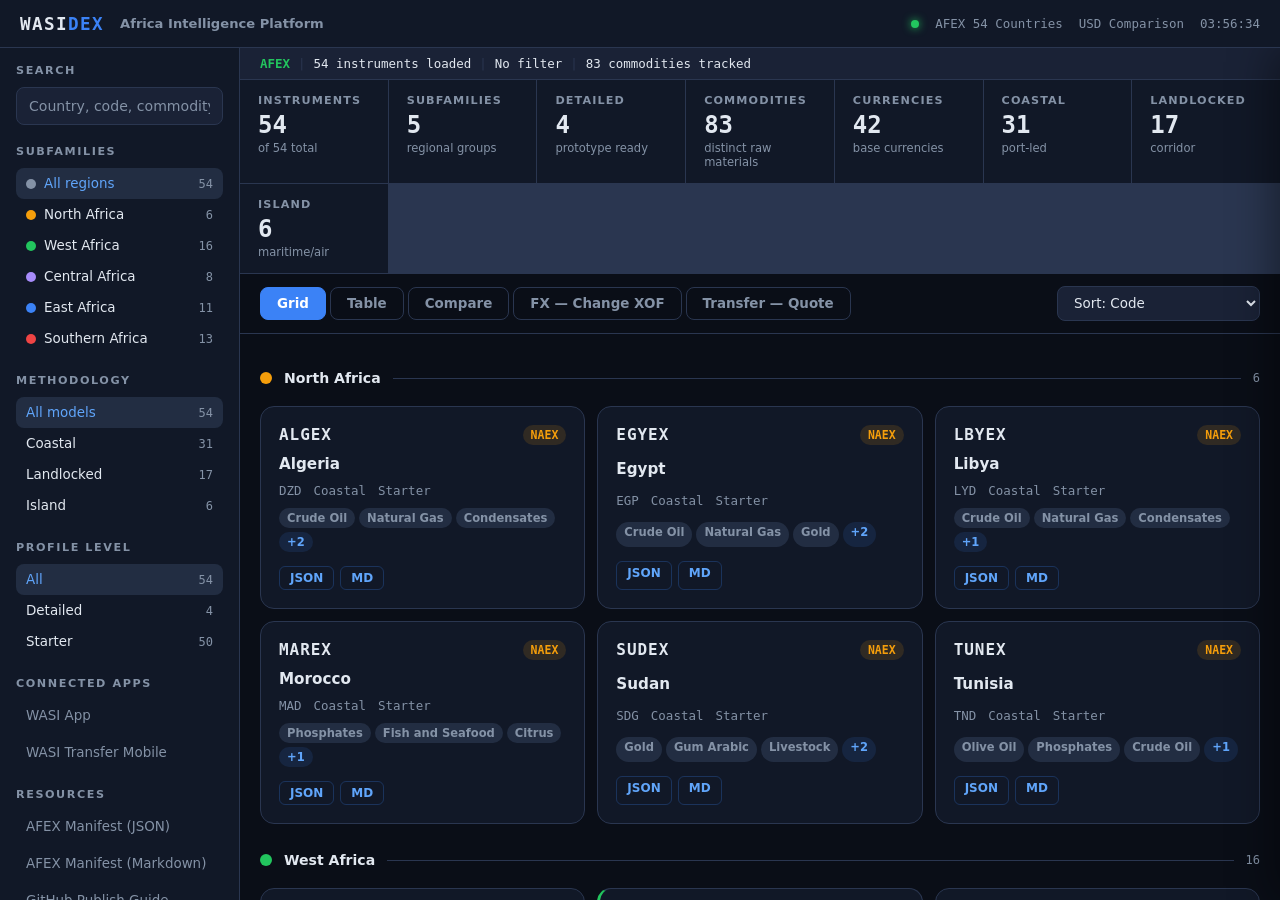
==== commit 57084bfa: "feat: add mobile-first WASI Transfer app with tiered pricing quote" ====
--- a/index.html
+++ b/index.html
@@ -52,6 +52,7 @@
       <div class="sidebar-section">
         <div class="sidebar-heading">Connected Apps</div>
         <a class="nav-link" href="./wasi-app.html">WASI App</a>
+        <a class="nav-link" href="./wasi-transfer-app.html">WASI Transfer Mobile</a>
       </div>
       <div class="sidebar-section">
         <div class="sidebar-heading">Resources</div>
